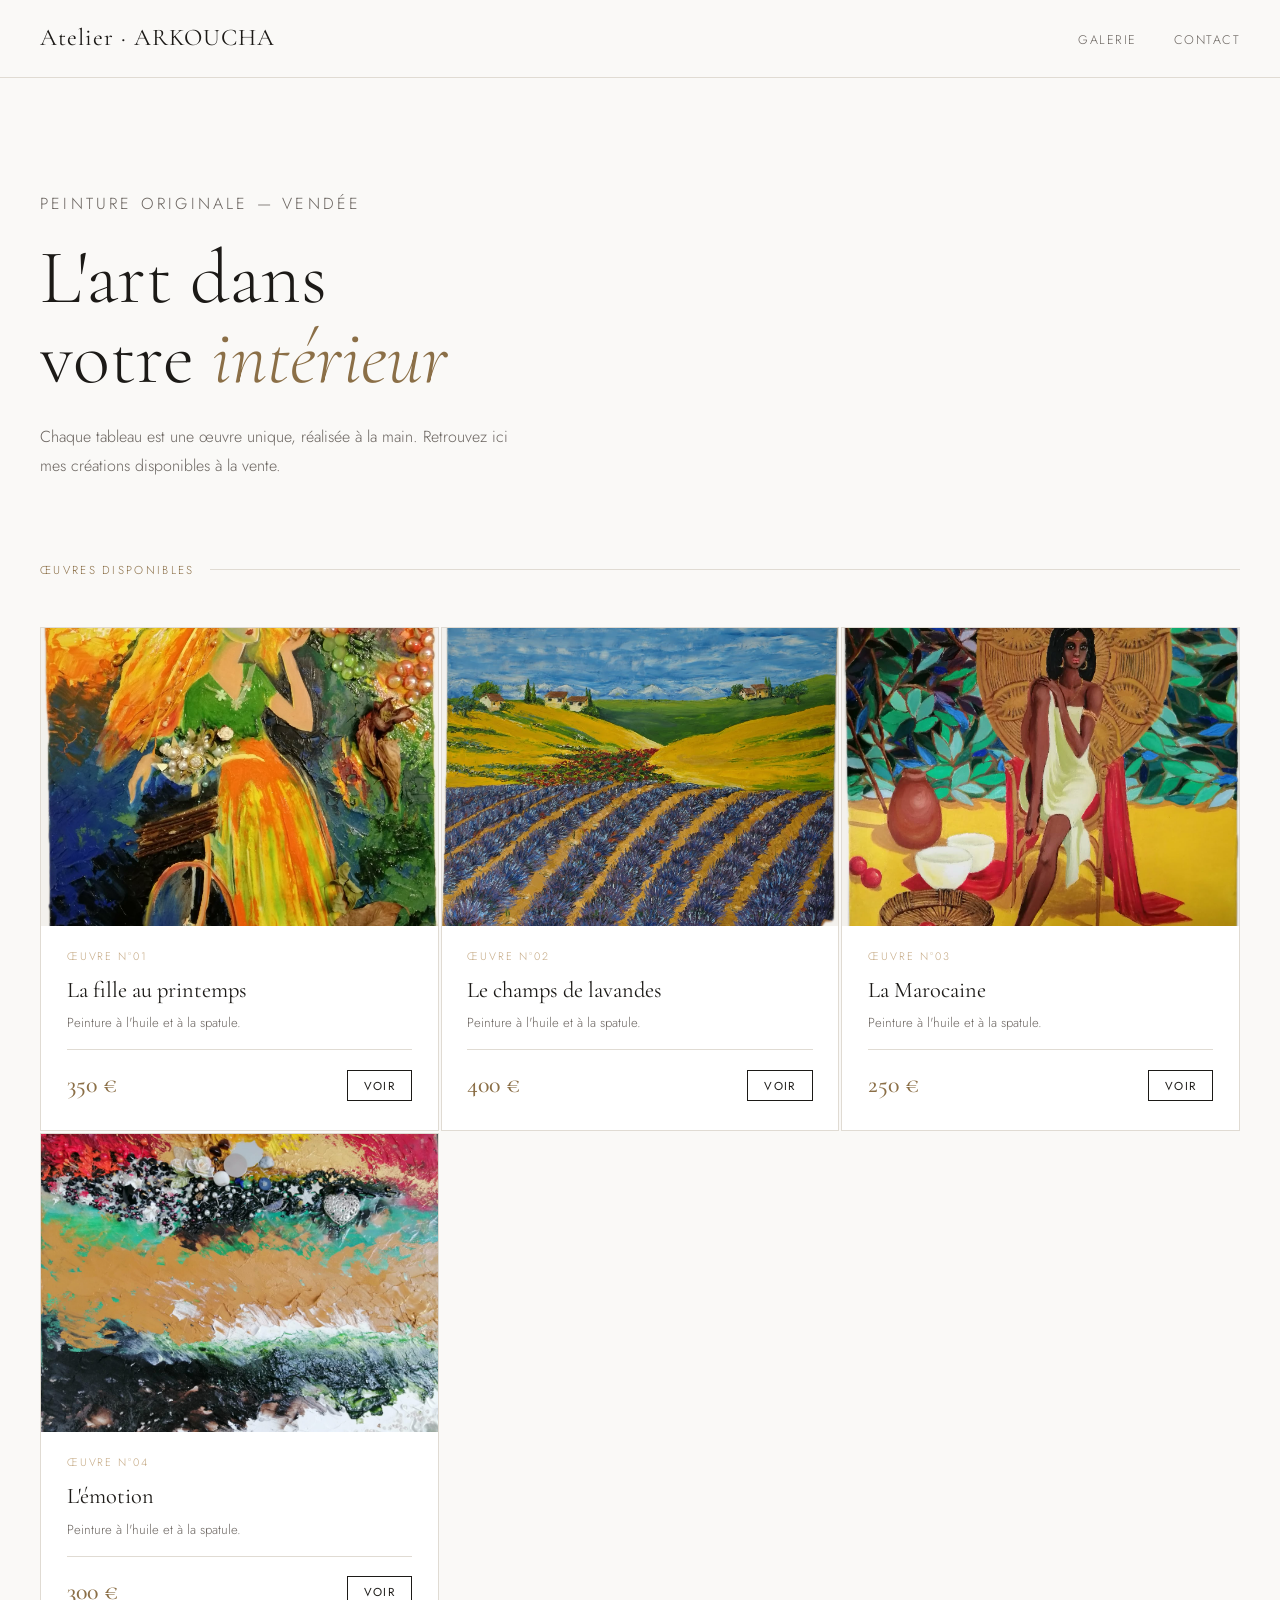
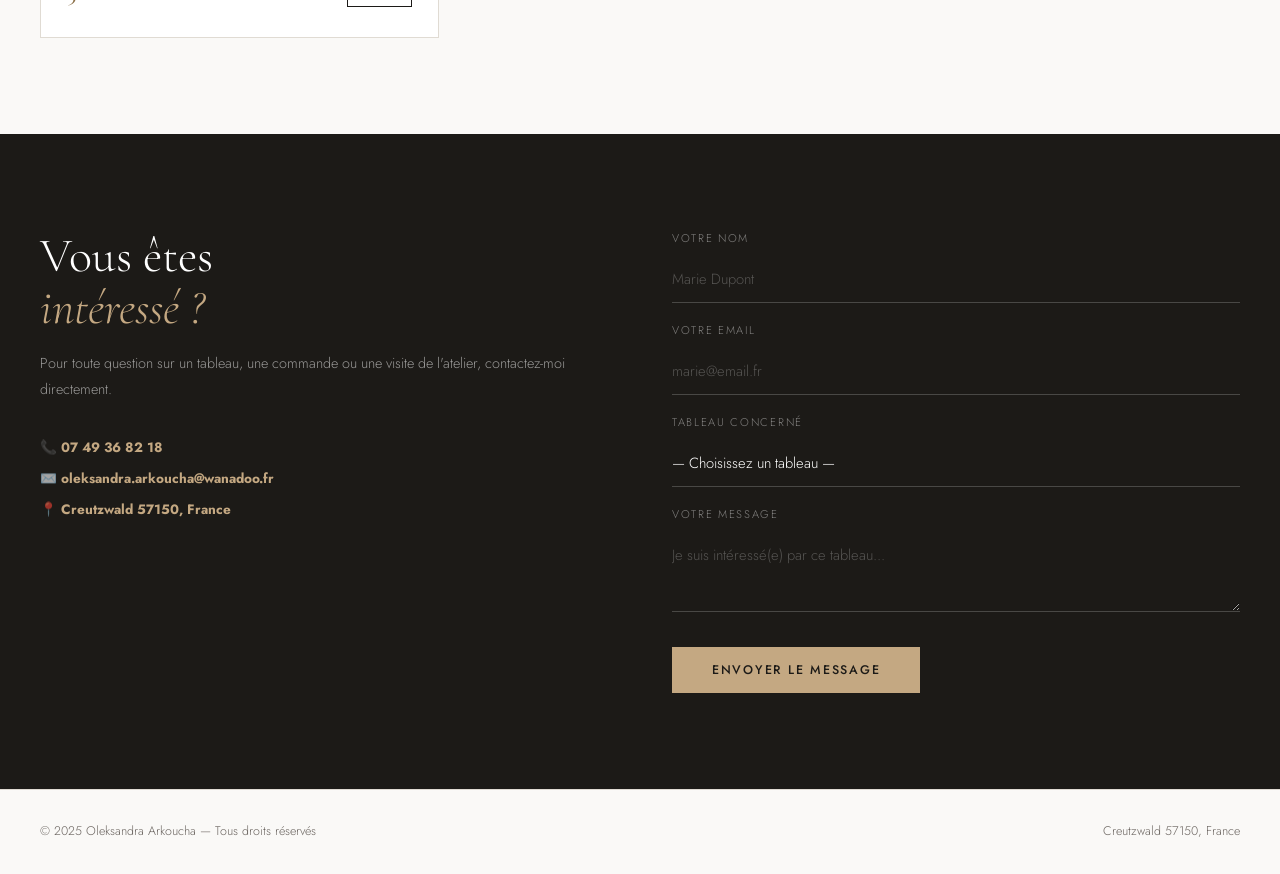
==== galerie.html @ 19ff6403 "Add files via upload" ====
<!DOCTYPE html>
<html lang="fr">
<head>
<meta charset="UTF-8"/>
<meta name="viewport" content="width=device-width, initial-scale=1.0"/>
<title>Galerie — Mes Tableaux</title>
<link href="https://fonts.googleapis.com/css2?family=Cormorant+Garamond:ital,wght@0,300;0,400;0,500;1,300;1,400&family=Jost:wght@300;400;500&display=swap" rel="stylesheet"/>
<style>
*,*::before,*::after{box-sizing:border-box;margin:0;padding:0;}

:root{
  --bg:#faf9f7;
  --bg2:#f3f1ed;
  --ink:#1c1a17;
  --ink2:#6b6560;
  --accent:#8b6f47;
  --accent2:#c4a882;
  --border:#e0dbd3;
  --white:#ffffff;
}

html{scroll-behavior:smooth;}

body{
  font-family:'Jost',sans-serif;
  background:var(--bg);
  color:var(--ink);
  font-weight:300;
  line-height:1.6;
}

/* ── HEADER ── */
header{
  position:sticky;top:0;z-index:100;
  background:rgba(250,249,247,0.92);
  backdrop-filter:blur(12px);
  border-bottom:1px solid var(--border);
  padding:1.2rem 2.5rem;
  display:flex;align-items:center;justify-content:space-between;
}

.logo{
  font-family:'Cormorant Garamond',serif;
  font-size:1.5rem;font-weight:400;
  letter-spacing:0.04em;
  color:var(--ink);
  text-decoration:none;
}

nav a{
  font-size:0.78rem;letter-spacing:0.12em;text-transform:uppercase;
  color:var(--ink2);text-decoration:none;margin-left:2rem;
  transition:color 0.2s;
}
nav a:hover{color:var(--accent);}

/* ── HERO ── */
.hero{
  padding:7rem 2.5rem 5rem;
  max-width:800px;
  animation:fadeUp 0.8s ease both;
}

.hero-eyebrow{
  font-size:0.72rem;letter-spacing:0.2em;text-transform:uppercase;
  color:var(--accent);margin-bottom:1.2rem;
}

.hero h1{
  font-family:'Cormorant Garamond',serif;
  font-size:clamp(2.8rem,6vw,5rem);
  font-weight:300;line-height:1.05;
  color:var(--ink);margin-bottom:1.5rem;
}

.hero h1 em{font-style:italic;color:var(--accent);}

.hero p{
  font-size:1rem;color:var(--ink2);
  max-width:480px;line-height:1.8;
}

/* ── GALERIE ── */
.section-label{
  font-size:0.72rem;letter-spacing:0.2em;text-transform:uppercase;
  color:var(--accent);margin-bottom:3rem;
  padding:0 2.5rem;
  display:flex;align-items:center;gap:1rem;
}
.section-label::after{content:'';flex:1;height:1px;background:var(--border);}

.gallery{
  display:grid;
  grid-template-columns:repeat(auto-fill,minmax(320px,1fr));
  gap:2px;
  padding:0 2.5rem 6rem;
}

.card{
  background:var(--white);
  border:1px solid var(--border);
  overflow:hidden;
  cursor:pointer;
  transition:transform 0.3s ease, box-shadow 0.3s ease;
  animation:fadeUp 0.6s ease both;
}
.card:hover{transform:translateY(-4px);box-shadow:0 20px 60px rgba(0,0,0,0.08);}

.card-img{
  width:100%;aspect-ratio:4/3;object-fit:cover;
  display:block;
  background:var(--bg2);
  transition:transform 0.4s ease;
}
.card:hover .card-img{transform:scale(1.02);}

/* placeholder si pas d'image */
.card-img-placeholder{
  width:100%;aspect-ratio:4/3;
  background:linear-gradient(135deg,var(--bg2) 0%,var(--border) 100%);
  display:flex;align-items:center;justify-content:center;
  flex-direction:column;gap:0.5rem;
  color:var(--ink2);font-size:0.8rem;letter-spacing:0.1em;
}
.card-img-placeholder svg{opacity:0.3;width:40px;height:40px;}

.card-body{padding:1.4rem 1.6rem 1.6rem;}

.card-num{
  font-size:0.68rem;letter-spacing:0.18em;text-transform:uppercase;
  color:var(--accent2);margin-bottom:0.4rem;
}

.card-title{
  font-family:'Cormorant Garamond',serif;
  font-size:1.4rem;font-weight:400;
  margin-bottom:0.3rem;color:var(--ink);
}

.card-tech{font-size:0.82rem;color:var(--ink2);margin-bottom:1rem;}

.card-footer{
  display:flex;align-items:center;justify-content:space-between;
  padding-top:1rem;border-top:1px solid var(--border);
}

.card-price{
  font-family:'Cormorant Garamond',serif;
  font-size:1.5rem;font-weight:500;color:var(--accent);
}

.btn-voir{
  font-size:0.72rem;letter-spacing:0.12em;text-transform:uppercase;
  color:var(--ink);border:1px solid var(--ink);
  padding:0.4rem 1rem;background:none;cursor:pointer;
  transition:all 0.2s;font-family:'Jost',sans-serif;
}
.btn-voir:hover{background:var(--ink);color:var(--white);}

/* ── MODAL ── */
.modal-overlay{
  position:fixed;inset:0;z-index:200;
  background:rgba(28,26,23,0.7);
  backdrop-filter:blur(4px);
  display:flex;align-items:center;justify-content:center;
  padding:2rem;
  opacity:0;pointer-events:none;
  transition:opacity 0.3s ease;
}
.modal-overlay.open{opacity:1;pointer-events:all;}

.modal{
  background:var(--white);
  max-width:860px;width:100%;
  max-height:90vh;overflow-y:auto;
  display:grid;grid-template-columns:1fr 1fr;
  transform:translateY(20px);
  transition:transform 0.3s ease;
}
.modal-overlay.open .modal{transform:translateY(0);}

.modal-img{
  width:100%;height:100%;object-fit:cover;
  min-height:300px;
  background:var(--bg2);
}
.modal-img-placeholder{
  width:100%;min-height:300px;
  background:linear-gradient(135deg,var(--bg2),var(--border));
  display:flex;align-items:center;justify-content:center;
  color:var(--ink2);font-size:0.85rem;
}

.modal-info{padding:2.5rem;}

.modal-num{
  font-size:0.68rem;letter-spacing:0.18em;text-transform:uppercase;
  color:var(--accent2);margin-bottom:0.6rem;
}

.modal-title{
  font-family:'Cormorant Garamond',serif;
  font-size:2rem;font-weight:400;
  line-height:1.1;margin-bottom:0.5rem;
}

.modal-tech{font-size:0.85rem;color:var(--ink2);margin-bottom:1.5rem;}

.modal-desc{font-size:0.92rem;color:var(--ink);line-height:1.8;margin-bottom:1.5rem;}

.modal-price{
  font-family:'Cormorant Garamond',serif;
  font-size:2.2rem;color:var(--accent);
  margin-bottom:1.5rem;
}

.btn-contact-modal{
  width:100%;padding:0.8rem;
  background:var(--ink);color:var(--white);
  border:none;cursor:pointer;
  font-family:'Jost',sans-serif;
  font-size:0.78rem;letter-spacing:0.14em;text-transform:uppercase;
  transition:background 0.2s;
}
.btn-contact-modal:hover{background:var(--accent);}

.modal-close{
  position:absolute;top:1rem;right:1rem;
  background:var(--white);border:1px solid var(--border);
  width:36px;height:36px;border-radius:50%;
  cursor:pointer;font-size:1rem;
  display:flex;align-items:center;justify-content:center;
  z-index:10;transition:all 0.2s;
}
.modal-close:hover{background:var(--ink);color:var(--white);}
.modal-wrapper{position:relative;}

/* ── CONTACT ── */
.contact-section{
  background:var(--ink);
  color:var(--white);
  padding:6rem 2.5rem;
  display:grid;
  grid-template-columns:1fr 1fr;
  gap:4rem;
  align-items:start;
}

.contact-left h2{
  font-family:'Cormorant Garamond',serif;
  font-size:clamp(2rem,4vw,3rem);
  font-weight:300;line-height:1.1;
  margin-bottom:1rem;
}
.contact-left h2 em{font-style:italic;color:var(--accent2);}
.contact-left p{font-size:0.9rem;color:rgba(255,255,255,0.55);line-height:1.8;}

.contact-info{margin-top:2rem;}
.contact-info p{font-size:0.85rem;color:rgba(255,255,255,0.6);margin-bottom:0.4rem;}
.contact-info strong{color:var(--accent2);}

.form-group{margin-bottom:1.2rem;}

.form-group label{
  display:block;font-size:0.7rem;letter-spacing:0.15em;text-transform:uppercase;
  color:rgba(255,255,255,0.45);margin-bottom:0.5rem;
}

.form-group input,
.form-group textarea,
.form-group select{
  width:100%;padding:0.75rem 0;
  background:none;
  border:none;border-bottom:1px solid rgba(255,255,255,0.2);
  color:var(--white);
  font-family:'Jost',sans-serif;font-size:0.92rem;font-weight:300;
  outline:none;transition:border-color 0.2s;
  -webkit-appearance:none;
}
.form-group select option{background:var(--ink);color:var(--white);}
.form-group input:focus,
.form-group textarea:focus,
.form-group select:focus{border-color:var(--accent2);}
.form-group textarea{resize:vertical;min-height:80px;}
.form-group input::placeholder,
.form-group textarea::placeholder{color:rgba(255,255,255,0.25);}

.btn-submit{
  padding:0.9rem 2.5rem;
  background:var(--accent2);color:var(--ink);
  border:none;cursor:pointer;
  font-family:'Jost',sans-serif;
  font-size:0.78rem;letter-spacing:0.14em;text-transform:uppercase;
  font-weight:500;transition:all 0.2s;
  margin-top:0.5rem;
}
.btn-submit:hover{background:var(--white);}

.form-success{
  display:none;
  padding:1rem 1.2rem;
  background:rgba(196,168,130,0.15);
  border-left:3px solid var(--accent2);
  color:var(--accent2);
  font-size:0.85rem;
  margin-top:1rem;
}

/* ── FOOTER ── */
footer{
  padding:2rem 2.5rem;
  border-top:1px solid var(--border);
  display:flex;align-items:center;justify-content:space-between;
  font-size:0.78rem;color:var(--ink2);
}

/* ── ANIMATIONS ── */
@keyframes fadeUp{
  from{opacity:0;transform:translateY(24px);}
  to{opacity:1;transform:translateY(0);}
}

.card:nth-child(1){animation-delay:0.05s;}
.card:nth-child(2){animation-delay:0.1s;}
.card:nth-child(3){animation-delay:0.15s;}
.card:nth-child(4){animation-delay:0.2s;}
.card:nth-child(5){animation-delay:0.25s;}

/* ── RESPONSIVE ── */
@media(max-width:700px){
  header{padding:1rem 1.2rem;}
  nav{display:none;}
  .hero{padding:4rem 1.2rem 3rem;}
  .section-label,.gallery{padding-left:1.2rem;padding-right:1.2rem;}
  .gallery{grid-template-columns:1fr;}
  .modal{grid-template-columns:1fr;}
  .modal-img{min-height:220px;}
  .contact-section{grid-template-columns:1fr;gap:2.5rem;padding:3rem 1.2rem;}
  footer{flex-direction:column;gap:0.5rem;text-align:center;}
}
</style>
</head>
<body>

<!-- HEADER -->
<header>
  <a href="#" class="logo">Atelier · ARKOUCHA</a>
  <nav>
    <a href="#galerie">Galerie</a>
    <a href="#contact">Contact</a>
  </nav>
</header>

<!-- HERO -->
<section>
  <div class="hero">
    <p class="hero-eyebrow">Peinture originale — Vendée</p>
    <h1>L'art dans<br/>votre <em>intérieur</em></h1>
    <p>Chaque tableau est une œuvre unique, réalisée à la main. Retrouvez ici mes créations disponibles à la vente.</p>
  </div>
</section>

<!-- GALERIE -->
<section id="galerie">
  <div class="section-label">Œuvres disponibles</div>
  <div class="gallery" id="gallery-grid"></div>
</section>

<!-- MODAL -->
<div class="modal-overlay" id="modal-overlay" onclick="closeModal(event)">
  <div class="modal-wrapper">
    <button class="modal-close" onclick="closeModalBtn()">✕</button>
    <div class="modal" id="modal-content"></div>
  </div>
</div>

<!-- CONTACT -->
<section class="contact-section" id="contact">
  <div class="contact-left">
    <h2>Vous êtes<br/><em>intéressé ?</em></h2>
    <p>Pour toute question sur un tableau, une commande ou une visite de l'atelier, contactez-moi directement.</p>
    <div class="contact-info">
      <!-- ✏️ MODIFIEZ VOS COORDONNÉES ICI -->
      <p>📞 <strong>07 49 36 82 18</strong></p>
      <p>✉️ <strong>oleksandra.arkoucha@wanadoo.fr</strong></p>
      <p>📍 <strong>Creutzwald 57150, France</strong></p>
    </div>
  </div>
  <div class="contact-right">
    <div class="form-group">
      <label>Votre nom</label>
      <input type="text" id="f-nom" placeholder="Marie Dupont"/>
    </div>
    <div class="form-group">
      <label>Votre email</label>
      <input type="email" id="f-email" placeholder="marie@email.fr"/>
    </div>
    <div class="form-group">
      <label>Tableau concerné</label>
      <select id="f-tableau">
        <option value="">— Choisissez un tableau —</option>
      </select>
    </div>
    <div class="form-group">
      <label>Votre message</label>
      <textarea id="f-message" placeholder="Je suis intéressé(e) par ce tableau..."></textarea>
    </div>
    <button class="btn-submit" onclick="sendMessage()">Envoyer le message</button>
    <div class="form-success" id="form-success">
      ✓ Votre message a bien été envoyé. Je vous répondrai rapidement !
    </div>
  </div>
</section>

<!-- FOOTER -->
<footer>
  <span>© 2025 Oleksandra Arkoucha — Tous droits réservés</span>
  <span>Creutzwald 57150, France</span>
</footer>

<script>
// ═══════════════════════════════════════════════
//  ✏️  MODIFIEZ VOS TABLEAUX ICI
//  Pour chaque tableau, remplissez :
//    - titre      : nom du tableau
//    - technique  : ex "Huile sur toile", "Aquarelle"...
//    - description: texte de présentation
//    - prix       : ex "350 €"
//    - image      : chemin vers votre photo (ex "tableau1.jpg")
//               ou laissez "" pour un placeholder gris
// ═══════════════════════════════════════════════

const tableaux = [
  {
    titre: "La fille au printemps",
    technique: "Peinture à l'huile et à la spatule.",
    description: "Une jeune femme aux cheveux de feu s'abandonne à la douceur du renouveau. Sa robe aux teintes orangées et vertes se confond avec la nature qui l'entoure, dans un tourbillon de couleurs vives et généreuses. L'œuvre mêle peinture texturée et éléments en relief — perles, brindilles, feuilles séchées, grappes — donnant à la toile une dimension presque tactile et précieuse. Une célébration joyeuse de la vie et de la féminité.",
    prix: "350 €",
    image: "tableau1.jpeg" // ← mettez ici le nom de votre fichier photo, ex: "tableau1.jpg"
  },
  {
    titre: "Le champs de lavandes",
    technique: "Peinture à l'huile et à la spatule.",
    description: "Des rangées de lavande violette s'étendent au premier plan, rythmant la composition d'un mouvement presque musical. Au-delà, les collines dorées se déploient sous un ciel nuageux, ponctuées de maisons provençales et de cyprès élancés. Les sommets enneigés à l'horizon rappellent la grandeur du paysage du sud de la France. Une œuvre lumineuse et généreuse, portée par une touche vive et énergique.",
    prix: "400 €",
    image: "tableau2.jpeg"
  },
  {
    titre: "La Marocaine",
    technique: "Peinture à l'huile et à la spatule.",
    description: "Une femme élégante et sereine, drapée de blanc, trône dans un fauteuil en osier sculpté comme un soleil. Le sol ocre doré, les drapés rouges et le feuillage aux reflets bleus et verts créent un écrin chaleureux et exotique autour d'elle. À ses pieds, une jarre en terre cuite, des bols et un plateau tressé évoquent la douceur d'un quotidien méditerranéen. Une œuvre haute en couleur, empreinte de grâce et de dignité.",
    prix: "250 €",
    image: "tableau3.jpeg"
  },
  {
    titre: "L'émotion",
    technique: "Peinture à l'huile et à la spatule.",
    description: "Des bandes de couleurs brutes — rouge ardent, or, vert émeraude, noir profond — se superposent en strates puissantes, comme les couches d'un sentiment qui monte et déborde. Au cœur de la composition, une ligne de matières en relief explose : perles, étoiles, un cœur argenté, des fleurs, des pierres — autant de fragments de vie incrustés dans la peinture. Une œuvre abstraite et sensorielle, à la frontière entre la toile et la sculpture, qui parle directement aux émotions sans passer par les mots.",
    prix: "300 €",
    image: "tableau4.jpeg"
  }
];

// ═══════════════════════════════════════════════

function imgHTML(t, cls) {
  if (t.image) {
    return `<img src="${t.image}" alt="${t.titre}" class="${cls}" loading="lazy"/>`;
  }
  return `<div class="${cls === 'card-img' ? 'card-img-placeholder' : 'modal-img-placeholder'}">
    <svg viewBox="0 0 24 24" fill="none" stroke="currentColor" stroke-width="1">
      <rect x="3" y="3" width="18" height="18" rx="1"/><circle cx="8.5" cy="8.5" r="1.5"/>
      <polyline points="21 15 16 10 5 21"/>
    </svg>
    <span>Photo à venir</span>
  </div>`;
}

// Rendu galerie
const grid = document.getElementById('gallery-grid');
const select = document.getElementById('f-tableau');

tableaux.forEach((t, i) => {
  // carte
  const card = document.createElement('div');
  card.className = 'card';
  card.innerHTML = `
    ${imgHTML(t, 'card-img')}
    <div class="card-body">
      <div class="card-num">Œuvre n°${String(i+1).padStart(2,'0')}</div>
      <div class="card-title">${t.titre}</div>
      <div class="card-tech">${t.technique}</div>
      <div class="card-footer">
        <div class="card-price">${t.prix}</div>
        <button class="btn-voir" onclick="openModal(${i})">Voir</button>
      </div>
    </div>`;
  grid.appendChild(card);

  // option select
  const opt = document.createElement('option');
  opt.value = t.titre;
  opt.textContent = `${t.titre} — ${t.prix}`;
  select.appendChild(opt);
});

// Modal
function openModal(i) {
  const t = tableaux[i];
  document.getElementById('modal-content').innerHTML = `
    ${imgHTML(t, 'modal-img')}
    <div class="modal-info">
      <div class="modal-num">Œuvre n°${String(i+1).padStart(2,'0')}</div>
      <div class="modal-title">${t.titre}</div>
      <div class="modal-tech">${t.technique}</div>
      <div class="modal-desc">${t.description}</div>
      <div class="modal-price">${t.prix}</div>
      <button class="btn-contact-modal" onclick="goContact('${t.titre}')">
        Je suis intéressé(e)
      </button>
    </div>`;
  document.getElementById('modal-overlay').classList.add('open');
  document.body.style.overflow = 'hidden';
}

function closeModal(e) {
  if (e.target === document.getElementById('modal-overlay')) closeModalBtn();
}
function closeModalBtn() {
  document.getElementById('modal-overlay').classList.remove('open');
  document.body.style.overflow = '';
}
document.addEventListener('keydown', e => { if(e.key==='Escape') closeModalBtn(); });

function goContact(titre) {
  closeModalBtn();
  document.getElementById('f-tableau').value = titre;
  document.getElementById('contact').scrollIntoView({behavior:'smooth'});
}

function sendMessage() {
  const nom = document.getElementById('f-nom').value.trim();
  const email = document.getElementById('f-email').value.trim();
  if (!nom || !email) { alert('Merci de remplir votre nom et email.'); return; }
  // Ici vous pouvez brancher un vrai service email (Formspree, EmailJS...)
  document.getElementById('form-success').style.display = 'block';
  document.getElementById('f-nom').value = '';
  document.getElementById('f-email').value = '';
  document.getElementById('f-message').value = '';
}
</script>
</body>
</html>
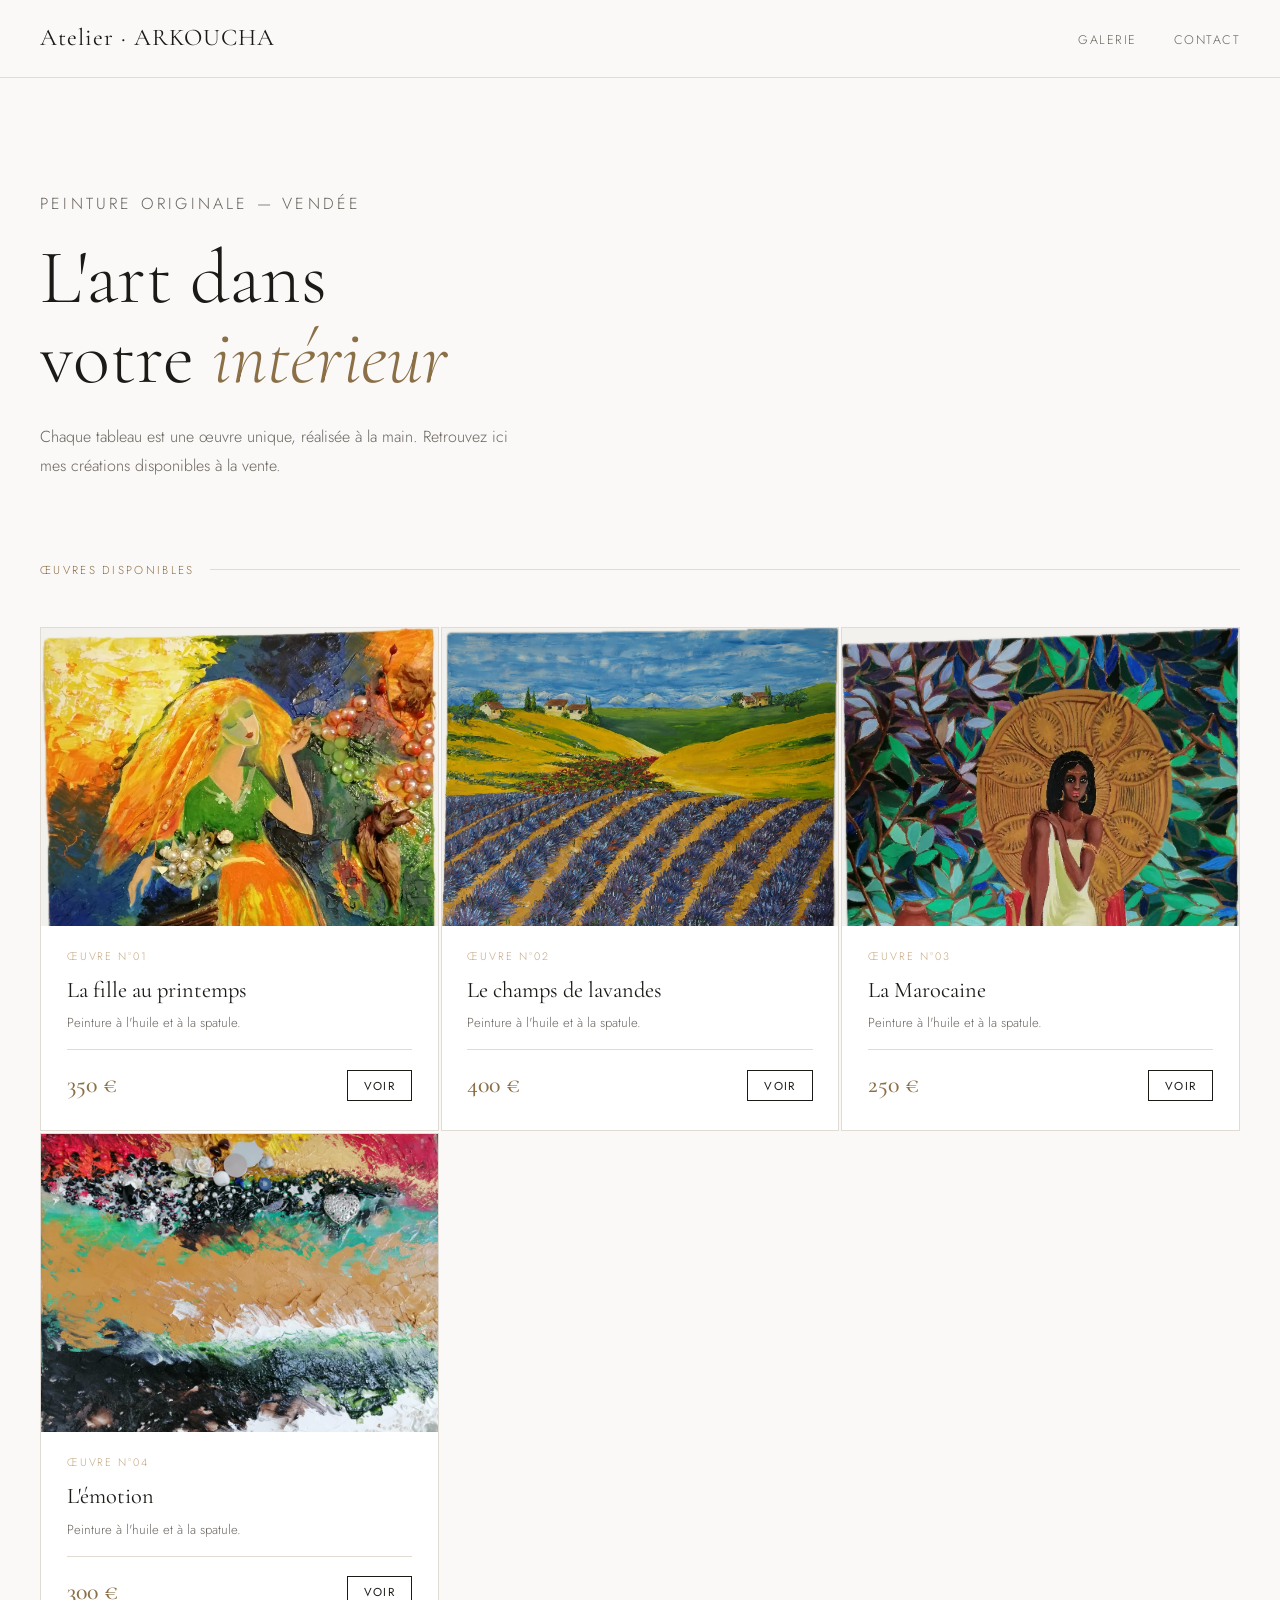
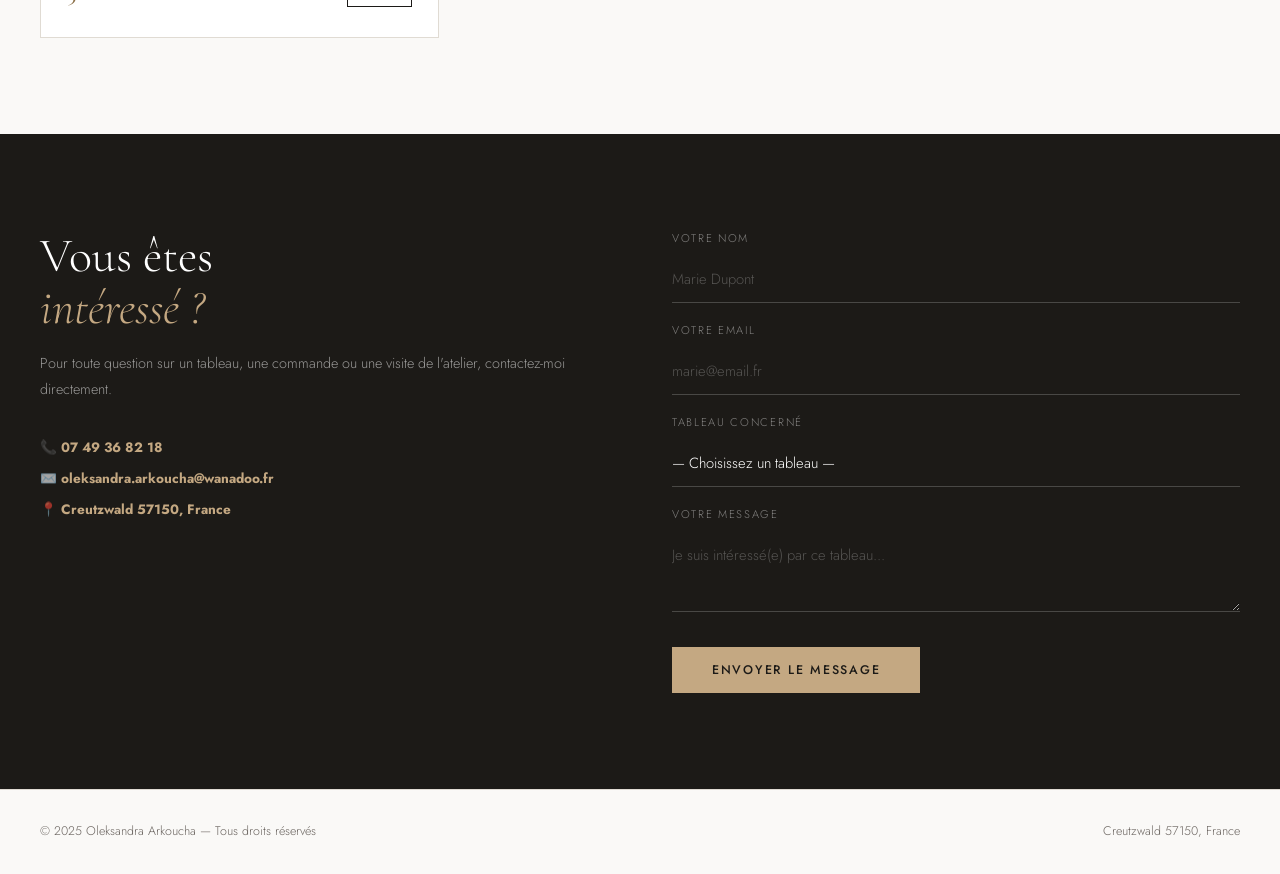
==== commit 32bb1d8f: "Add files via upload" ====
--- a/galerie.html
+++ b/galerie.html
@@ -107,7 +107,7 @@
 .card:hover{transform:translateY(-4px);box-shadow:0 20px 60px rgba(0,0,0,0.08);}
 
 .card-img{
-  width:100%;aspect-ratio:4/3;object-fit:cover;
+  width:100%;aspect-ratio:4/3;object-fit:cover;object-position:center top;
   display:block;
   background:var(--bg2);
   transition:transform 0.4s ease;
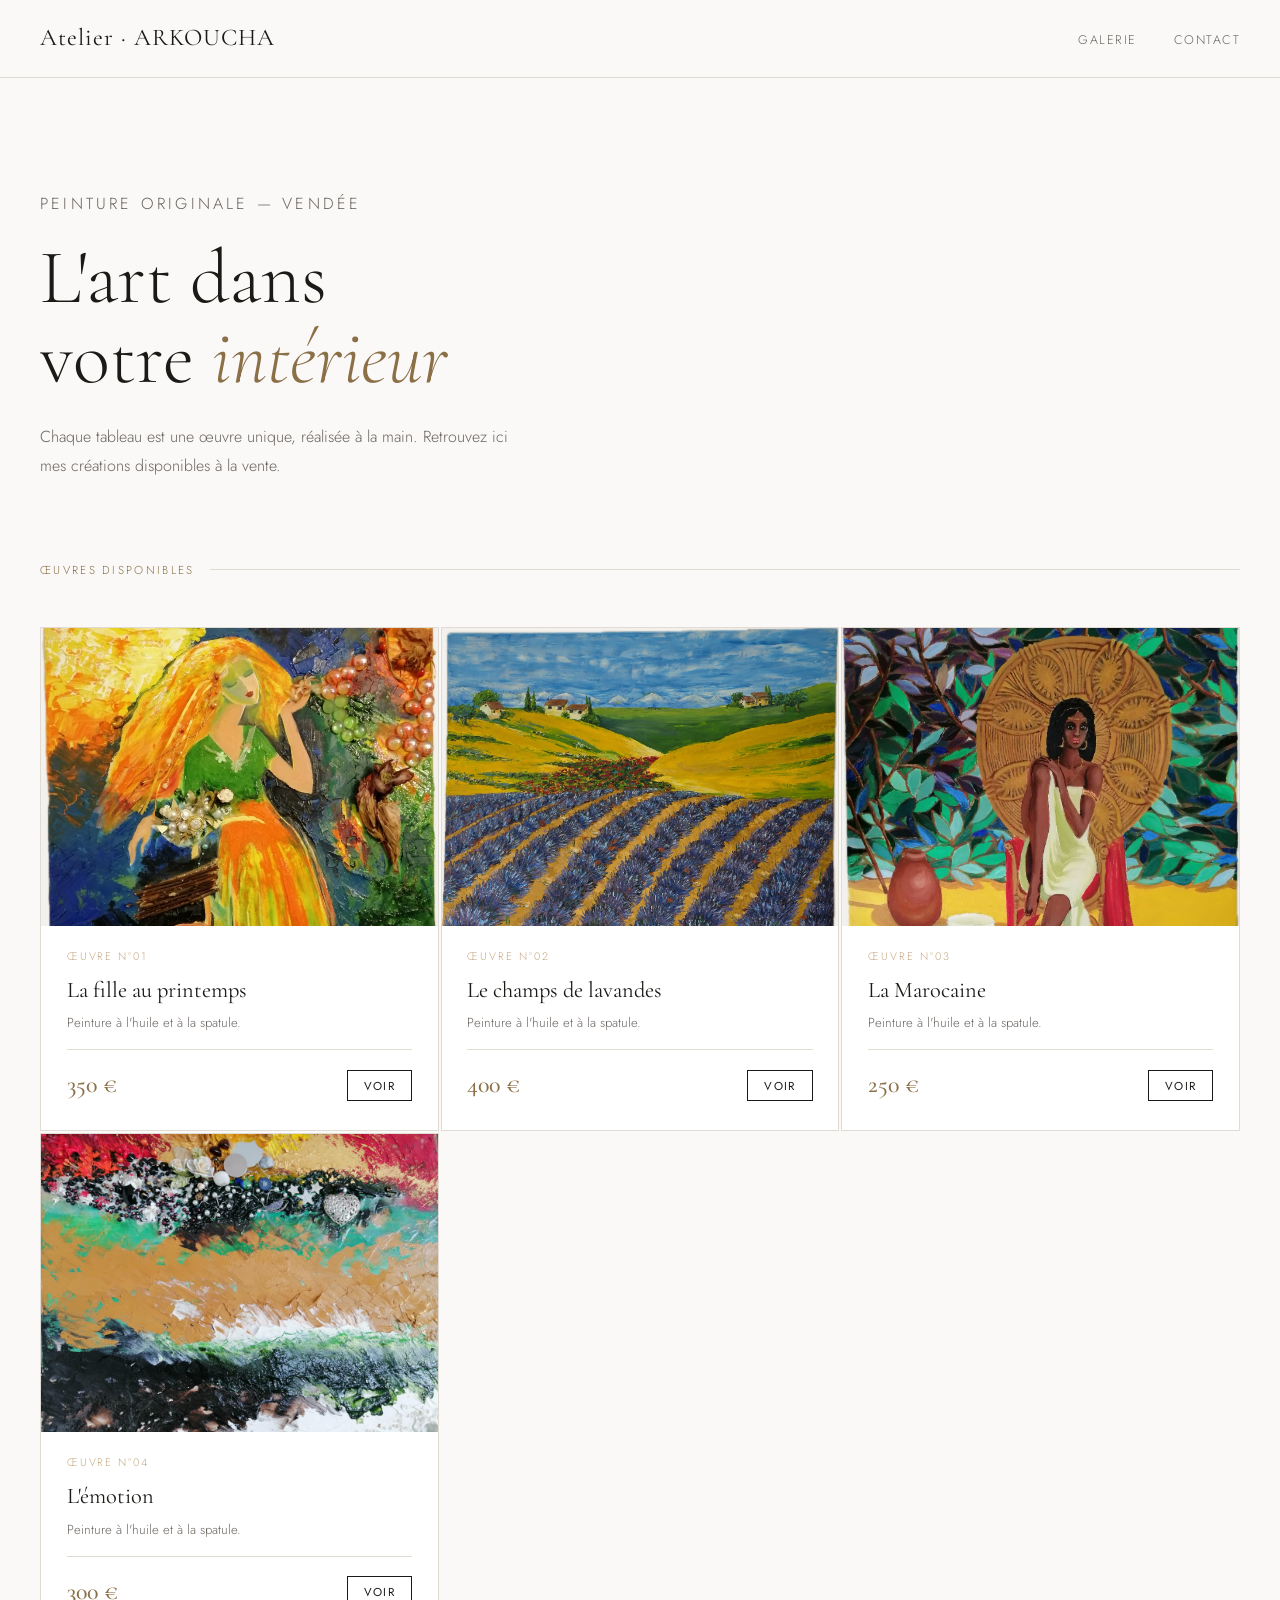
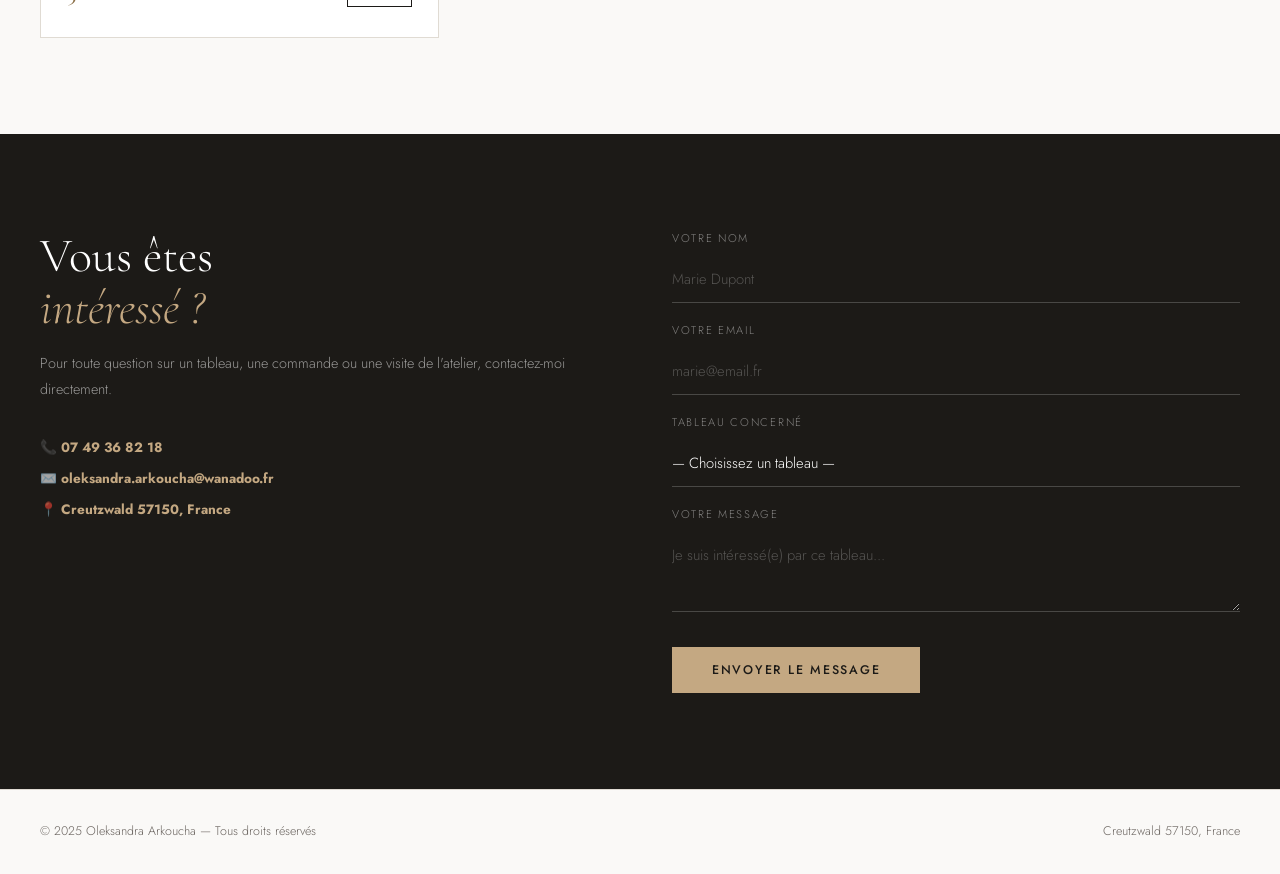
==== commit a584c8db: "Add files via upload" ====
--- a/galerie.html
+++ b/galerie.html
@@ -112,6 +112,12 @@
   background:var(--bg2);
   transition:transform 0.4s ease;
 }
+
+.card:nth-child(1) .card-img,
+.card:nth-child(3) .card-img {
+  object-position: center 20%;
+}
+
 .card:hover .card-img{transform:scale(1.02);}
 
 /* placeholder si pas d'image */
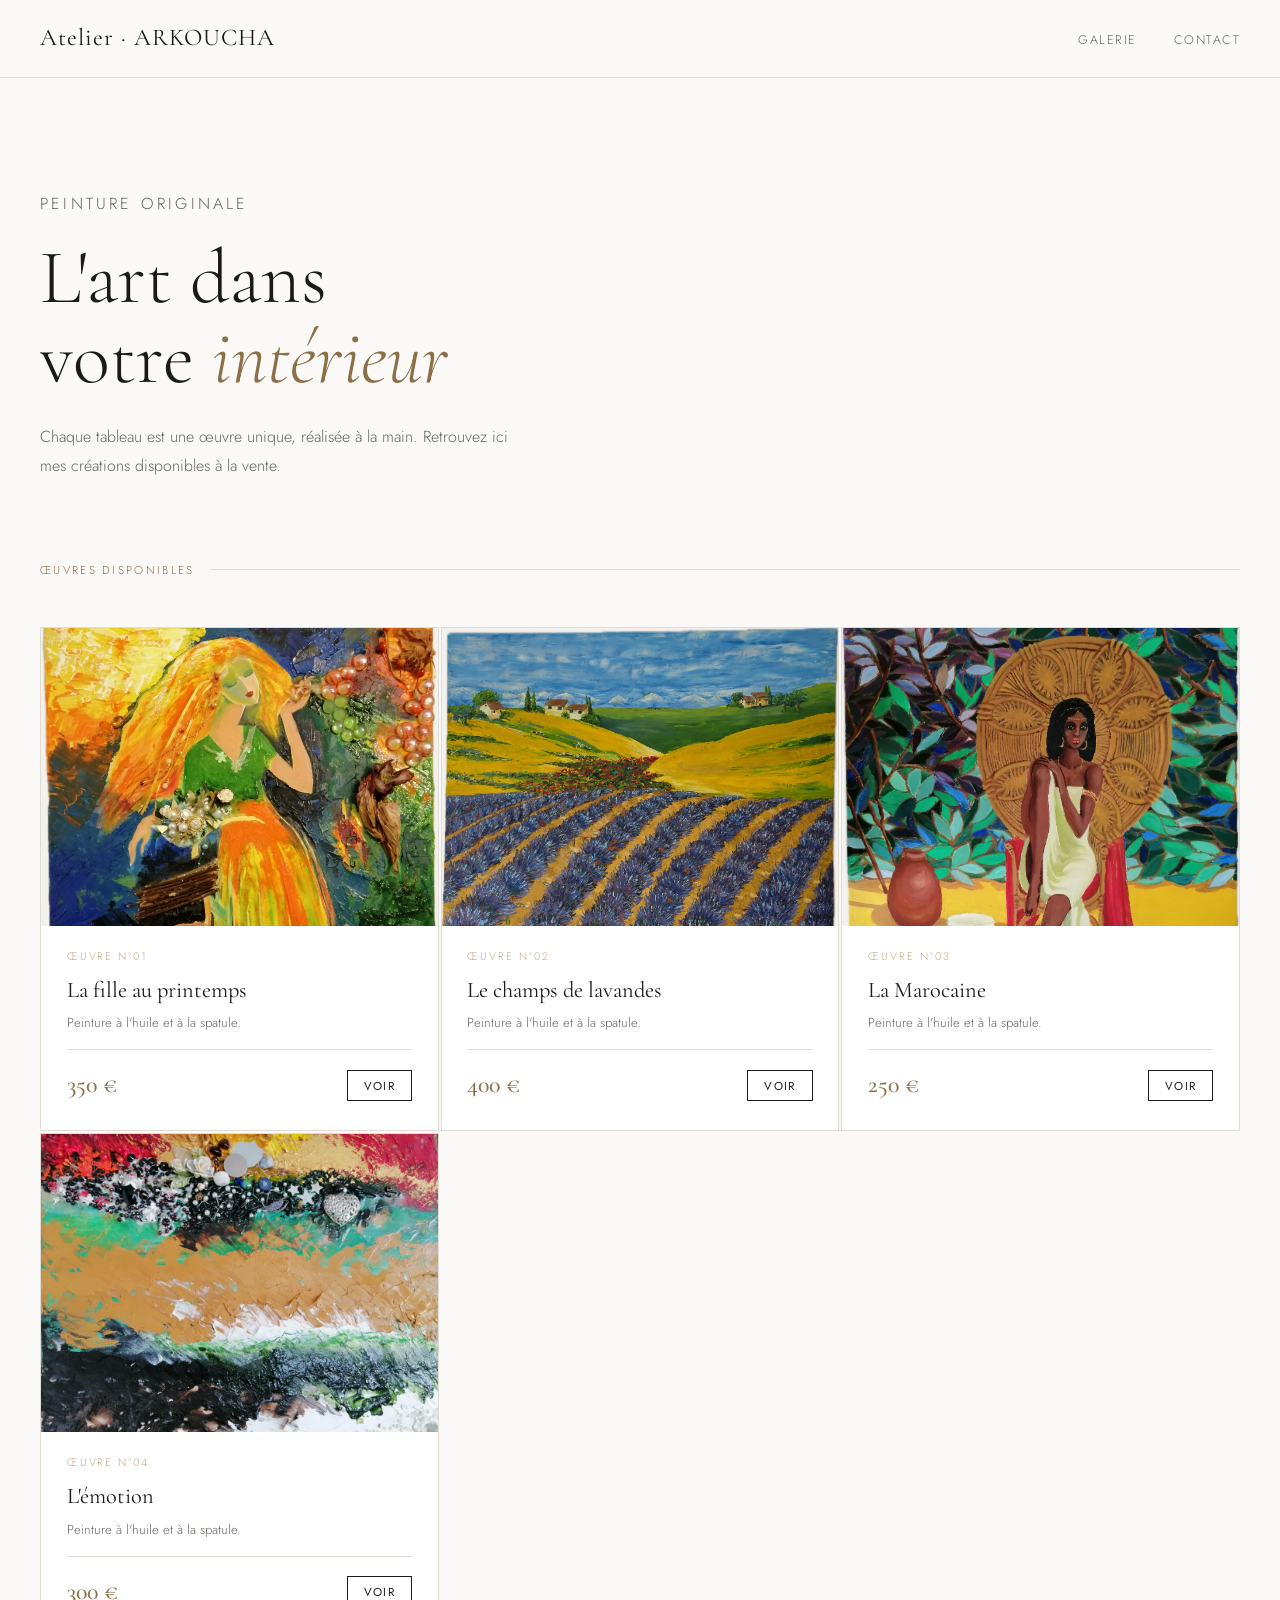
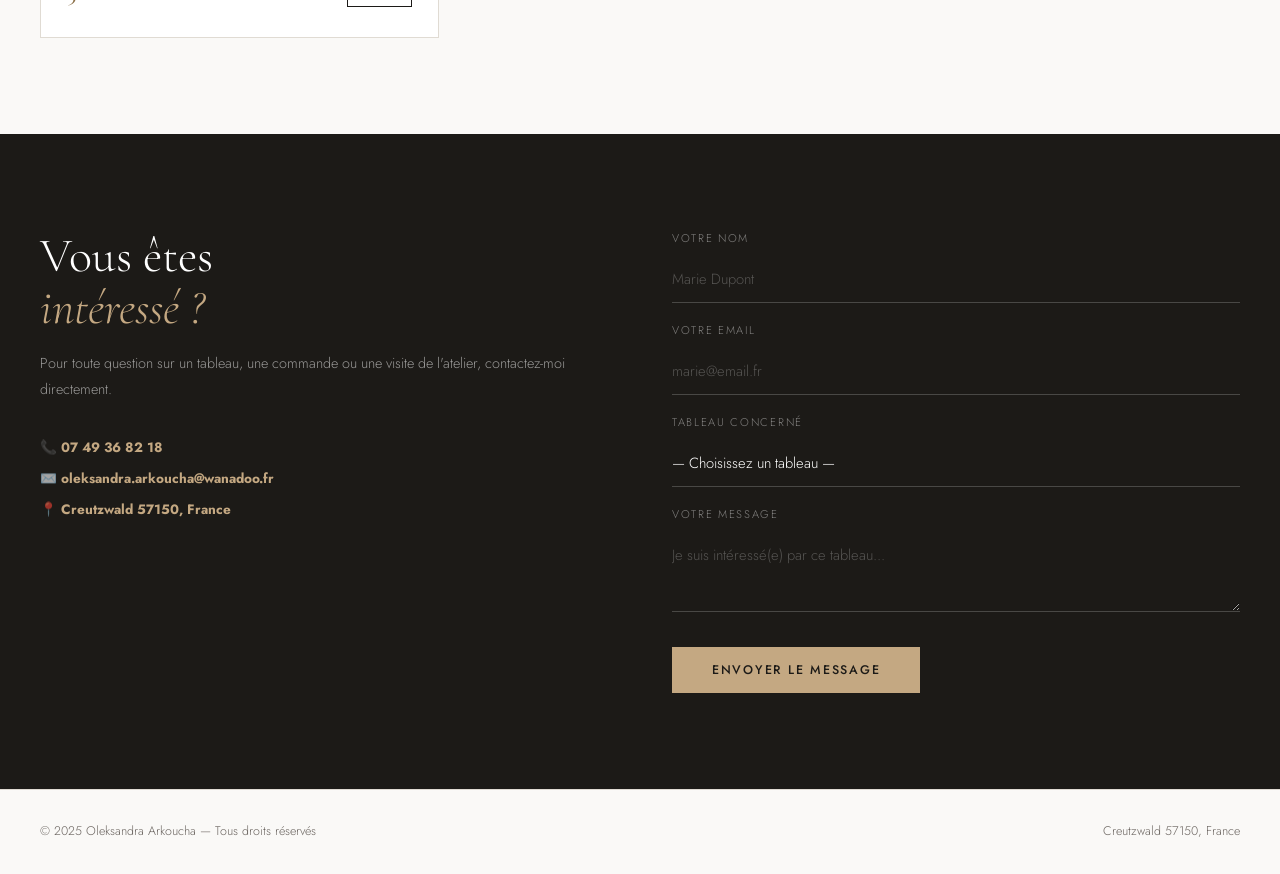
==== commit 7347e02c: "Add files via upload" ====
--- a/galerie.html
+++ b/galerie.html
@@ -189,7 +189,14 @@
   width:100%;height:100%;object-fit:cover;
   min-height:300px;
   background:var(--bg2);
-}
+  object-position:center center;
+}
+
+.modal-img.top{
+  object-position:center 15%;
+}
+
+
 .modal-img-placeholder{
   width:100%;min-height:300px;
   background:linear-gradient(135deg,var(--bg2),var(--border));
@@ -360,7 +367,7 @@
 <!-- HERO -->
 <section>
   <div class="hero">
-    <p class="hero-eyebrow">Peinture originale — Vendée</p>
+    <p class="hero-eyebrow">Peinture originale</p>
     <h1>L'art dans<br/>votre <em>intérieur</em></h1>
     <p>Chaque tableau est une œuvre unique, réalisée à la main. Retrouvez ici mes créations disponibles à la vente.</p>
   </div>
@@ -438,13 +445,16 @@
 
 const tableaux = [
   {
+    id: "tableau1",
     titre: "La fille au printemps",
     technique: "Peinture à l'huile et à la spatule.",
     description: "Une jeune femme aux cheveux de feu s'abandonne à la douceur du renouveau. Sa robe aux teintes orangées et vertes se confond avec la nature qui l'entoure, dans un tourbillon de couleurs vives et généreuses. L'œuvre mêle peinture texturée et éléments en relief — perles, brindilles, feuilles séchées, grappes — donnant à la toile une dimension presque tactile et précieuse. Une célébration joyeuse de la vie et de la féminité.",
     prix: "350 €",
-    image: "tableau1.jpeg" // ← mettez ici le nom de votre fichier photo, ex: "tableau1.jpg"
+    image: "tableau1.jpeg",
+    position: true
   },
   {
+    id: "tableau2",
     titre: "Le champs de lavandes",
     technique: "Peinture à l'huile et à la spatule.",
     description: "Des rangées de lavande violette s'étendent au premier plan, rythmant la composition d'un mouvement presque musical. Au-delà, les collines dorées se déploient sous un ciel nuageux, ponctuées de maisons provençales et de cyprès élancés. Les sommets enneigés à l'horizon rappellent la grandeur du paysage du sud de la France. Une œuvre lumineuse et généreuse, portée par une touche vive et énergique.",
@@ -452,13 +462,16 @@
     image: "tableau2.jpeg"
   },
   {
+    id: "tableau3",
     titre: "La Marocaine",
     technique: "Peinture à l'huile et à la spatule.",
     description: "Une femme élégante et sereine, drapée de blanc, trône dans un fauteuil en osier sculpté comme un soleil. Le sol ocre doré, les drapés rouges et le feuillage aux reflets bleus et verts créent un écrin chaleureux et exotique autour d'elle. À ses pieds, une jarre en terre cuite, des bols et un plateau tressé évoquent la douceur d'un quotidien méditerranéen. Une œuvre haute en couleur, empreinte de grâce et de dignité.",
     prix: "250 €",
-    image: "tableau3.jpeg"
+    image: "tableau3.jpeg",
+    position: true
   },
   {
+    id: "tableau4",
     titre: "L'émotion",
     technique: "Peinture à l'huile et à la spatule.",
     description: "Des bandes de couleurs brutes — rouge ardent, or, vert émeraude, noir profond — se superposent en strates puissantes, comme les couches d'un sentiment qui monte et déborde. Au cœur de la composition, une ligne de matières en relief explose : perles, étoiles, un cœur argenté, des fleurs, des pierres — autant de fragments de vie incrustés dans la peinture. Une œuvre abstraite et sensorielle, à la frontière entre la toile et la sculpture, qui parle directement aux émotions sans passer par les mots.",
@@ -471,7 +484,8 @@
 
 function imgHTML(t, cls) {
   if (t.image) {
-    return `<img src="${t.image}" alt="${t.titre}" class="${cls}" loading="lazy"/>`;
+    const topClass = t.position ? 'top' : '';
+     return `<img src="${t.image}" alt="${t.titre}" class="${cls} ${topClass}" loading="lazy"/>`;
   }
   return `<div class="${cls === 'card-img' ? 'card-img-placeholder' : 'modal-img-placeholder'}">
     <svg viewBox="0 0 24 24" fill="none" stroke="currentColor" stroke-width="1">
@@ -527,6 +541,7 @@
     </div>`;
   document.getElementById('modal-overlay').classList.add('open');
   document.body.style.overflow = 'hidden';
+  history.pushState(null, '', '#' + t.id);
 }
 
 function closeModal(e) {
@@ -535,8 +550,18 @@
 function closeModalBtn() {
   document.getElementById('modal-overlay').classList.remove('open');
   document.body.style.overflow = '';
+  history.pushState(null, '', window.location.pathname);
 }
 document.addEventListener('keydown', e => { if(e.key==='Escape') closeModalBtn(); });
+
+// Ouvre automatiquement la modal si un #id est dans l'URL
+window.addEventListener('load', () => {
+  const hash = window.location.hash.replace('#', '');
+  if (hash) {
+    const idx = tableaux.findIndex(t => t.id === hash);
+    if (idx !== -1) openModal(idx);
+  }
+});
 
 function goContact(titre) {
   closeModalBtn();
